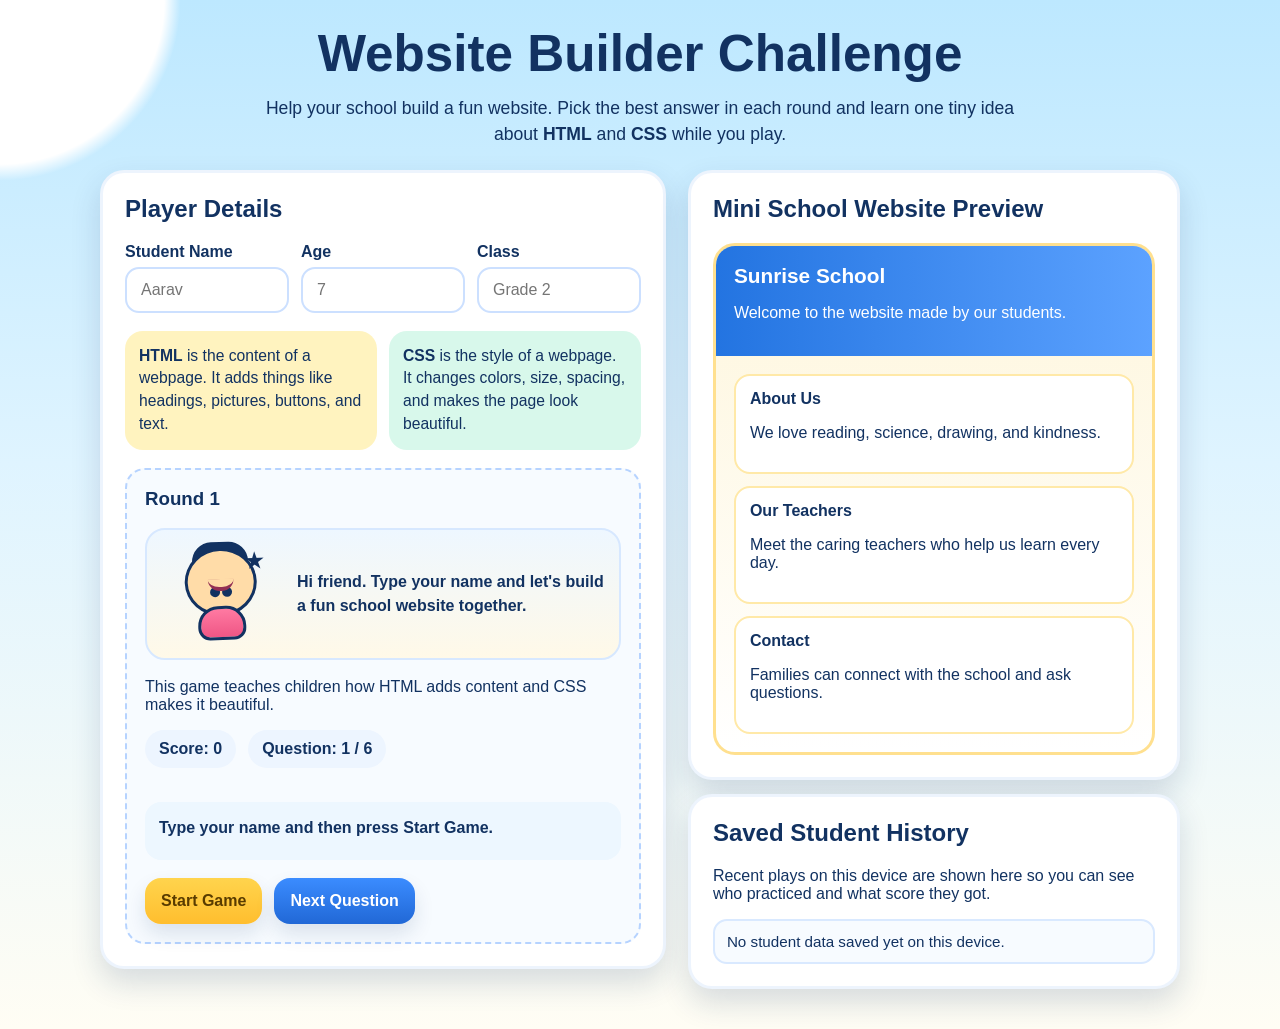
==== index.html @ 1794b413 "Add index page for GitHub Pages" ====
<!DOCTYPE html>
<html lang="en">
<head>
  <meta charset="UTF-8">
  <meta name="viewport" content="width=device-width, initial-scale=1.0">
  <title>Website Builder Challenge</title>
  <style>
    :root {
      --sky: #dff4ff;
      --blue: #2374e1;
      --navy: #123261;
      --yellow: #ffd44d;
      --green: #2fa36b;
      --pink: #ff7aa2;
      --card: #ffffff;
      --shadow: 0 14px 30px rgba(18, 50, 97, 0.16);
    }

    * {
      box-sizing: border-box;
    }

    body {
      margin: 0;
      font-family: "Trebuchet MS", "Comic Sans MS", sans-serif;
      color: var(--navy);
      background:
        radial-gradient(circle at top left, #ffffff 0, #ffffff 10%, transparent 11%),
        linear-gradient(180deg, #bde8ff 0%, var(--sky) 45%, #fffdf4 100%);
      min-height: 100vh;
      padding: 24px 16px 40px;
    }

    .page {
      max-width: 1080px;
      margin: 0 auto;
    }

    .hero {
      text-align: center;
      margin-bottom: 22px;
    }

    .hero h1 {
      margin: 0;
      font-size: clamp(2rem, 4vw, 3.2rem);
      color: var(--navy);
    }

    .hero p {
      max-width: 760px;
      margin: 12px auto 0;
      font-size: 1.1rem;
      line-height: 1.5;
    }

    .grid {
      display: grid;
      grid-template-columns: 1.15fr 1fr;
      gap: 22px;
      align-items: start;
    }

    .card {
      background: var(--card);
      border-radius: 24px;
      padding: 22px;
      box-shadow: var(--shadow);
      border: 3px solid rgba(35, 116, 225, 0.08);
    }

    .card h2,
    .card h3 {
      margin-top: 0;
    }

    .student-form {
      display: grid;
      grid-template-columns: repeat(3, minmax(0, 1fr));
      gap: 12px;
      margin-bottom: 18px;
    }

    label {
      font-weight: 700;
      display: block;
      margin-bottom: 6px;
    }

    input {
      width: 100%;
      padding: 12px 14px;
      border-radius: 14px;
      border: 2px solid #cce0ff;
      font-size: 1rem;
    }

    .tip-box {
      display: grid;
      grid-template-columns: repeat(2, minmax(0, 1fr));
      gap: 12px;
      margin-bottom: 18px;
    }

    .tip {
      border-radius: 18px;
      padding: 14px;
      font-size: 0.98rem;
      line-height: 1.45;
    }

    .tip.html {
      background: #fff3bf;
    }

    .tip.css {
      background: #d8f8eb;
    }

    .round-box {
      background: #f7fbff;
      border-radius: 20px;
      padding: 18px;
      border: 2px dashed #b6d3ff;
    }

    .status-row {
      display: flex;
      flex-wrap: wrap;
      gap: 12px;
      margin: 14px 0 16px;
    }

    .pill {
      padding: 10px 14px;
      border-radius: 999px;
      font-weight: 700;
      background: #edf5ff;
    }

    .choices {
      display: grid;
      grid-template-columns: repeat(2, minmax(0, 1fr));
      gap: 12px;
      margin-top: 18px;
    }

    button {
      border: none;
      border-radius: 16px;
      padding: 14px 16px;
      font-size: 1rem;
      font-weight: 700;
      cursor: pointer;
      transition: transform 0.15s ease, box-shadow 0.15s ease, background 0.15s ease;
      box-shadow: 0 10px 20px rgba(18, 50, 97, 0.12);
    }

    button:hover {
      transform: translateY(-2px);
    }

    .choice-btn {
      background: linear-gradient(180deg, #ffffff 0%, #eef6ff 100%);
      color: var(--navy);
      border: 2px solid #cfe3ff;
      min-height: 72px;
    }

    .choice-btn.correct {
      background: #d8f8eb;
      border-color: #67c596;
    }

    .choice-btn.wrong {
      background: #ffe2ea;
      border-color: #ff96b3;
    }

    .primary-btn {
      background: linear-gradient(180deg, var(--yellow) 0%, #ffbe2e 100%);
      color: #593c00;
    }

    .secondary-btn {
      background: linear-gradient(180deg, #3b8cff 0%, #2168d6 100%);
      color: white;
    }

    .actions {
      display: flex;
      flex-wrap: wrap;
      gap: 12px;
      margin-top: 18px;
    }

    .message {
      margin-top: 16px;
      min-height: 58px;
      border-radius: 16px;
      padding: 14px;
      background: #edf7ff;
      font-weight: 700;
      line-height: 1.5;
    }

    .message.good {
      background: #dff8ea;
      color: #14603e;
    }

    .message.oops {
      background: #ffe7ee;
      color: #933054;
    }

    .mascot-wrap {
      display: grid;
      grid-template-columns: 120px 1fr;
      gap: 16px;
      align-items: center;
      margin-bottom: 18px;
      padding: 14px;
      border-radius: 20px;
      background: linear-gradient(180deg, #eef7ff 0%, #fff9e8 100%);
      border: 2px solid #d7e8ff;
    }

    .mascot {
      position: relative;
      width: 100px;
      height: 100px;
      margin: 0 auto;
      transition: transform 0.2s ease;
    }

    .mascot.bounce {
      transform: translateY(-4px) rotate(-2deg);
    }

    .mascot-head {
      position: absolute;
      inset: 8px 14px 24px 14px;
      background: #ffdca8;
      border: 3px solid #123261;
      border-radius: 50%;
    }

    .mascot-hair {
      position: absolute;
      top: 2px;
      left: 22px;
      width: 56px;
      height: 30px;
      background: #123261;
      border-radius: 22px 22px 12px 12px;
    }

    .eye {
      position: absolute;
      top: 36px;
      width: 10px;
      height: 10px;
      background: #123261;
      border-radius: 50%;
    }

    .eye.left {
      left: 34px;
    }

    .eye.right {
      right: 34px;
    }

    .mouth {
      position: absolute;
      left: 50%;
      bottom: 22px;
      width: 26px;
      height: 12px;
      margin-left: -13px;
      border-bottom: 4px solid #933054;
      border-radius: 0 0 20px 20px;
    }

    .mascot.sad .mouth {
      bottom: 18px;
      border-bottom: none;
      border-top: 4px solid #933054;
      border-radius: 20px 20px 0 0;
    }

    .mascot.wow .mouth {
      width: 16px;
      height: 16px;
      margin-left: -8px;
      border: 4px solid #933054;
      border-radius: 50%;
      border-top-color: #933054;
      border-right-color: #933054;
      border-left-color: #933054;
      border-bottom-color: #933054;
      background: transparent;
    }

    .mascot-body {
      position: absolute;
      left: 26px;
      right: 26px;
      bottom: 0;
      height: 34px;
      background: linear-gradient(180deg, #ff7aa2 0%, #ef5685 100%);
      border: 3px solid #123261;
      border-radius: 20px 20px 12px 12px;
    }

    .mascot-spark {
      position: absolute;
      top: 8px;
      right: 4px;
      font-size: 24px;
      opacity: 0;
      transition: opacity 0.2s ease;
    }

    .mascot.win .mascot-spark,
    .mascot.happy .mascot-spark,
    .mascot.wow .mascot-spark {
      opacity: 1;
    }

    .mascot-text {
      font-size: 1rem;
      line-height: 1.5;
      font-weight: 700;
    }

    .preview {
      display: grid;
      gap: 14px;
    }

    .mini-site {
      background: linear-gradient(180deg, #fef6dc 0%, #fff 100%);
      border-radius: 22px;
      overflow: hidden;
      border: 3px solid #ffe08f;
    }

    .mini-header {
      background: linear-gradient(90deg, #2374e1 0%, #5ca2ff 100%);
      color: white;
      padding: 18px;
    }

    .mini-header h3 {
      margin: 0 0 8px;
      font-size: 1.3rem;
    }

    .mini-content {
      padding: 18px;
      display: grid;
      gap: 12px;
    }

    .mini-panel {
      background: white;
      border-radius: 16px;
      padding: 14px;
      border: 2px solid #ffe9a8;
    }

    .history {
      margin-top: 12px;
      display: grid;
      gap: 10px;
    }

    .history-item {
      padding: 12px;
      border-radius: 14px;
      background: #f7fbff;
      border: 2px solid #d9e9ff;
      font-size: 0.95rem;
    }

    @media (max-width: 900px) {
      .grid {
        grid-template-columns: 1fr;
      }
    }

    @media (max-width: 640px) {
      .student-form,
      .tip-box,
      .choices,
      .mascot-wrap {
        grid-template-columns: 1fr;
      }

      .card {
        padding: 18px;
      }
    }
  </style>
</head>
<body>
  <div class="page">
    <section class="hero">
      <h1>Website Builder Challenge</h1>
      <p>
        Help your school build a fun website. Pick the best answer in each round and learn one tiny idea about
        <strong>HTML</strong> and <strong>CSS</strong> while you play.
      </p>
    </section>

    <div class="grid">
      <section class="card">
        <h2>Player Details</h2>
        <div class="student-form">
          <div>
            <label for="studentName">Student Name</label>
            <input id="studentName" type="text" placeholder="Aarav">
          </div>
          <div>
            <label for="studentAge">Age</label>
            <input id="studentAge" type="number" min="6" max="9" placeholder="7">
          </div>
          <div>
            <label for="studentClass">Class</label>
            <input id="studentClass" type="text" placeholder="Grade 2">
          </div>
        </div>

        <div class="tip-box">
          <div class="tip html">
            <strong>HTML</strong> is the content of a webpage.
            It adds things like headings, pictures, buttons, and text.
          </div>
          <div class="tip css">
            <strong>CSS</strong> is the style of a webpage.
            It changes colors, size, spacing, and makes the page look beautiful.
          </div>
        </div>

        <div class="round-box">
          <h3 id="roundTitle">Round 1</h3>

          <div class="mascot-wrap">
            <div class="mascot bounce happy" id="mascot">
              <div class="mascot-hair"></div>
              <div class="mascot-head">
                <div class="eye left"></div>
                <div class="eye right"></div>
                <div class="mouth"></div>
              </div>
              <div class="mascot-body"></div>
              <div class="mascot-spark" id="mascotSpark">★</div>
            </div>
            <div class="mascot-text" id="mascotText">
              Hi friend. Type your name and let's build a fun school website together.
            </div>
          </div>

          <p id="questionText"></p>

          <div class="status-row">
            <div class="pill" id="scorePill">Score: 0</div>
            <div class="pill" id="progressPill">Question: 1 / 6</div>
          </div>

          <div class="choices" id="choicesBox"></div>

          <div class="message" id="messageBox">
            Type your name and then press <strong>Start Game</strong>.
          </div>

          <div class="actions">
            <button class="primary-btn" id="startBtn">Start Game</button>
            <button class="secondary-btn" id="nextBtn" disabled>Next Question</button>
          </div>
        </div>
      </section>

      <aside class="preview">
        <section class="card">
          <h2>Mini School Website Preview</h2>
          <div class="mini-site">
            <div class="mini-header">
              <h3>Sunrise School</h3>
              <p id="previewTagline">Welcome to our happy learning website.</p>
            </div>
            <div class="mini-content">
              <div class="mini-panel" id="previewPanel1">
                <strong>About Us</strong>
                <p>We love reading, science, drawing, and kindness.</p>
              </div>
              <div class="mini-panel" id="previewPanel2">
                <strong>Our Teachers</strong>
                <p>Meet the caring teachers who help us learn every day.</p>
              </div>
              <div class="mini-panel" id="previewPanel3">
                <strong>Contact</strong>
                <p>Families can connect with the school and ask questions.</p>
              </div>
            </div>
          </div>
        </section>

        <section class="card">
          <h2>Saved Student History</h2>
          <p>
            Recent plays on this device are shown here so you can see who practiced and what score they got.
          </p>
          <div class="history" id="historyBox"></div>
        </section>
      </aside>
    </div>
  </div>

  <script>
    const rounds = [
      {
        title: "Round 1: Pick the best HTML idea",
        question: "Which one is something HTML can add to a school website?",
        explanation: "HTML adds the things we can see on the page, like headings, text, and pictures.",
        correctIndex: 0,
        choices: ["A big heading that says 'Welcome to Our School'", "Make the heading blue and rounded", "Add sparkle animation everywhere", "Change page spacing to 20px"]
      },
      {
        title: "Round 2: Pick the best CSS idea",
        question: "Which one is a CSS job?",
        explanation: "CSS changes how the content looks, like color, size, shape, and layout.",
        correctIndex: 2,
        choices: ["Add a contact form", "Add a school logo image", "Make the button green and bigger", "Add the words 'About Our School'"]
      },
      {
        title: "Round 3: Build the right school page",
        question: "Which section is a good idea for a school website?",
        explanation: "School websites should share helpful information for students and families.",
        correctIndex: 1,
        choices: ["Dragon training center", "School timetable", "Alien pizza shop", "Movie monster club"]
      },
      {
        title: "Round 4: Help the homepage",
        question: "What should be on the homepage first?",
        explanation: "A homepage should welcome visitors and help them quickly understand the website.",
        correctIndex: 3,
        choices: ["A hidden page with no title", "Twenty tiny buttons", "Only a black screen", "A welcome message and clear menu"]
      },
      {
        title: "Round 5: Think like a web designer",
        question: "Which style is easiest for children and parents to read?",
        explanation: "Good web design is simple, clear, and friendly.",
        correctIndex: 0,
        choices: ["Dark text with a light background", "Tiny yellow text on white", "Text jumping around the page", "Every word in a different color"]
      },
      {
        title: "Round 6: Dream up your school site",
        question: "Which idea would make a great next page for your school website?",
        explanation: "A gallery helps show school life, student work, and happy memories.",
        correctIndex: 2,
        choices: ["Secret volcano map", "Robot banana market", "Student photo gallery", "Invisible homework cave"]
      }
    ];

    const studentName = document.getElementById("studentName");
    const studentAge = document.getElementById("studentAge");
    const studentClass = document.getElementById("studentClass");
    const roundTitle = document.getElementById("roundTitle");
    const questionText = document.getElementById("questionText");
    const choicesBox = document.getElementById("choicesBox");
    const messageBox = document.getElementById("messageBox");
    const scorePill = document.getElementById("scorePill");
    const progressPill = document.getElementById("progressPill");
    const startBtn = document.getElementById("startBtn");
    const nextBtn = document.getElementById("nextBtn");
    const historyBox = document.getElementById("historyBox");
    const previewTagline = document.getElementById("previewTagline");
    const previewPanel1 = document.getElementById("previewPanel1");
    const previewPanel2 = document.getElementById("previewPanel2");
    const previewPanel3 = document.getElementById("previewPanel3");
    const mascot = document.getElementById("mascot");
    const mascotText = document.getElementById("mascotText");

    let currentRound = 0;
    let score = 0;
    let answered = false;

    function getStorageData() {
      try {
        return JSON.parse(localStorage.getItem("websiteBuilderStudents")) || [];
      } catch (error) {
        return [];
      }
    }

    function setStorageData(data) {
      localStorage.setItem("websiteBuilderStudents", JSON.stringify(data));
    }

    function renderHistory() {
      const entries = getStorageData().slice(-6).reverse();
      historyBox.innerHTML = "";

      if (entries.length === 0) {
        historyBox.innerHTML = '<div class="history-item">No student data saved yet on this device.</div>';
        return;
      }

      entries.forEach((entry) => {
        const item = document.createElement("div");
        item.className = "history-item";
        item.innerHTML = "<strong>" + escapeHtml(entry.name || "Student") + "</strong> | Age " +
          escapeHtml(String(entry.age || "-")) + " | " +
          escapeHtml(entry.className || "Class not added") +
          "<br>Score: " + escapeHtml(String(entry.score)) +
          " / " + rounds.length +
          "<br>Played: " + escapeHtml(entry.playedAt);
        historyBox.appendChild(item);
      });
    }

    function escapeHtml(value) {
      return value
        .replace(/&/g, "&amp;")
        .replace(/</g, "&lt;")
        .replace(/>/g, "&gt;")
        .replace(/"/g, "&quot;")
        .replace(/'/g, "&#39;");
    }

    function updatePreview() {
      const player = studentName.value.trim() || "our students";
      previewTagline.textContent = "Welcome to the website made by " + player + ".";

      if (score >= 2) {
        previewPanel1.innerHTML = "<strong>About Us</strong><p>We are learning how HTML adds headings, words, and pictures.</p>";
      }

      if (score >= 4) {
        previewPanel2.innerHTML = "<strong>School News</strong><p>Families can read updates, events, and happy class stories.</p>";
      }

      if (score >= 6) {
        previewPanel3.innerHTML = "<strong>Student Gallery</strong><p>Our website can share art, projects, and big achievements.</p>";
      }
    }

    function setMascotMood(mood, text) {
      mascot.className = "mascot bounce " + mood;
      mascotText.textContent = text;
    }

    function loadRound() {
      const round = rounds[currentRound];
      roundTitle.textContent = round.title;
      questionText.textContent = round.question;
      progressPill.textContent = "Question: " + (currentRound + 1) + " / " + rounds.length;
      scorePill.textContent = "Score: " + score;
      choicesBox.innerHTML = "";
      messageBox.className = "message";
      messageBox.innerHTML = "Choose your answer.";
      setMascotMood("happy", "Read the question carefully. You can do it.");
      answered = false;
      nextBtn.disabled = true;

      round.choices.forEach((choice, index) => {
        const button = document.createElement("button");
        button.className = "choice-btn";
        button.textContent = choice;
        button.addEventListener("click", () => selectChoice(index, button));
        choicesBox.appendChild(button);
      });
    }

    function selectChoice(index, buttonElement) {
      if (answered) {
        return;
      }

      answered = true;
      const round = rounds[currentRound];
      const buttons = choicesBox.querySelectorAll("button");

      buttons.forEach((button, btnIndex) => {
        button.disabled = true;
        if (btnIndex === round.correctIndex) {
          button.classList.add("correct");
        }
      });

      if (index === round.correctIndex) {
        score += 1;
        buttonElement.classList.add("correct");
        messageBox.className = "message good";
        messageBox.innerHTML = "Correct! " + round.explanation;
        setMascotMood("happy", "Yay. That was a smart answer.");
      } else {
        buttonElement.classList.add("wrong");
        messageBox.className = "message oops";
        messageBox.innerHTML = "Nice try! " + round.explanation;
        setMascotMood("sad", "That one was tricky. Let's learn and try the next question.");
      }

      scorePill.textContent = "Score: " + score;
      nextBtn.disabled = false;
      updatePreview();
    }

    function saveStudentInfo(finalSave) {
      const name = studentName.value.trim();
      const age = studentAge.value.trim();
      const className = studentClass.value.trim();

      if (!name) {
        messageBox.className = "message oops";
        messageBox.innerHTML = "Please type the student name first.";
        setMascotMood("wow", "I need your name before we start our website adventure.");
        return false;
      }

      const history = getStorageData();
      history.push({
        name: name,
        age: age || "-",
        className: className || "Class not added",
        score: score,
        playedAt: new Date().toLocaleString(),
        status: finalSave ? "finished" : "saved"
      });

      setStorageData(history);
      renderHistory();

      if (!finalSave) {
        messageBox.className = "message good";
        messageBox.innerHTML = "Student info saved on this device.";
      }

      return true;
    }

    function finishGame() {
      const saved = saveStudentInfo(true);
      if (!saved) {
        return;
      }

      messageBox.className = "message good";
      messageBox.innerHTML = "Great job, " + escapeHtml(studentName.value.trim()) + "! You finished with " +
        score + " out of " + rounds.length + ". Now ask yourself: what page would you add to your school website?";
      setMascotMood("win", "Amazing work. Your school website ideas are shining bright.");
      nextBtn.disabled = true;
      startBtn.textContent = "Play Again";
    }

    startBtn.addEventListener("click", () => {
      currentRound = 0;
      score = 0;
      updatePreview();
      setMascotMood("happy", "Let's play. Pick the best answer to build your school website.");
      loadRound();
    });

    nextBtn.addEventListener("click", () => {
      if (currentRound < rounds.length - 1) {
        currentRound += 1;
        loadRound();
      } else {
        finishGame();
      }
    });

    renderHistory();
    updatePreview();
    setMascotMood("happy", "Hi friend. Type your name and let's build a fun school website together.");
    questionText.textContent = "This game teaches children how HTML adds content and CSS makes it beautiful.";
  </script>
</body>
</html>
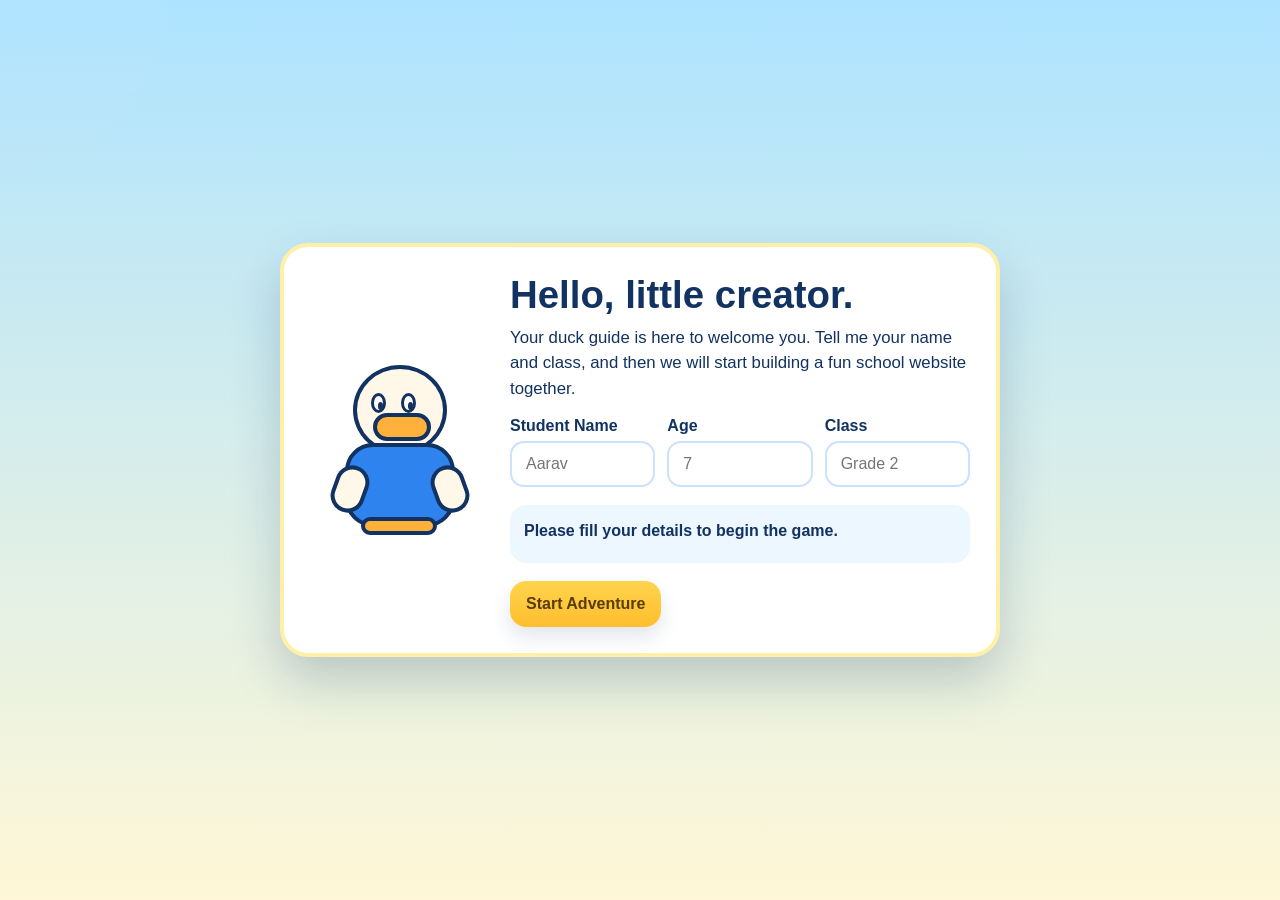
==== commit 068c9a26: "Simplify game start flow" ====
--- a/index.html
+++ b/index.html
@@ -36,6 +36,156 @@
       margin: 0 auto;
     }
 
+    .welcome-screen {
+      position: fixed;
+      inset: 0;
+      display: flex;
+      align-items: center;
+      justify-content: center;
+      padding: 20px;
+      background: linear-gradient(180deg, rgba(172, 226, 255, 0.96) 0%, rgba(255, 247, 214, 0.98) 100%);
+      z-index: 20;
+    }
+
+    .welcome-screen.hidden {
+      display: none;
+    }
+
+    .welcome-card {
+      width: min(720px, 100%);
+      background: white;
+      border-radius: 28px;
+      padding: 26px;
+      box-shadow: 0 24px 50px rgba(18, 50, 97, 0.22);
+      border: 4px solid #fff0a8;
+    }
+
+    .welcome-layout {
+      display: grid;
+      grid-template-columns: 180px 1fr;
+      gap: 20px;
+      align-items: center;
+    }
+
+    .duck {
+      position: relative;
+      width: 150px;
+      height: 170px;
+      margin: 0 auto;
+      animation: floaty 1.8s ease-in-out infinite;
+    }
+
+    @keyframes floaty {
+      0%, 100% { transform: translateY(0); }
+      50% { transform: translateY(-8px); }
+    }
+
+    .duck-head {
+      position: absolute;
+      top: 0;
+      left: 28px;
+      width: 94px;
+      height: 90px;
+      border-radius: 50%;
+      background: #fff8e8;
+      border: 4px solid #123261;
+    }
+
+    .duck-eye {
+      position: absolute;
+      top: 28px;
+      width: 15px;
+      height: 20px;
+      border-radius: 50%;
+      background: white;
+      border: 3px solid #123261;
+    }
+
+    .duck-eye.left {
+      left: 46px;
+    }
+
+    .duck-eye.right {
+      left: 76px;
+    }
+
+    .duck-eye::after {
+      content: "";
+      position: absolute;
+      left: 4px;
+      top: 6px;
+      width: 5px;
+      height: 8px;
+      border-radius: 50%;
+      background: #123261;
+    }
+
+    .duck-beak {
+      position: absolute;
+      top: 48px;
+      left: 48px;
+      width: 58px;
+      height: 28px;
+      border-radius: 18px;
+      background: #ffb13b;
+      border: 4px solid #123261;
+    }
+
+    .duck-body {
+      position: absolute;
+      top: 78px;
+      left: 20px;
+      width: 110px;
+      height: 84px;
+      border-radius: 28px;
+      background: #2f83ef;
+      border: 4px solid #123261;
+    }
+
+    .duck-wing {
+      position: absolute;
+      top: 100px;
+      left: 8px;
+      width: 34px;
+      height: 48px;
+      border-radius: 20px;
+      background: #fff8e8;
+      border: 4px solid #123261;
+      transform: rotate(20deg);
+    }
+
+    .duck-wing.right {
+      left: auto;
+      right: 8px;
+      transform: rotate(-20deg);
+    }
+
+    .duck-feet {
+      position: absolute;
+      bottom: 0;
+      left: 36px;
+      width: 76px;
+      height: 18px;
+      border-radius: 18px;
+      background: #ffb13b;
+      border: 4px solid #123261;
+    }
+
+    .welcome-card h2 {
+      margin: 0 0 8px;
+      font-size: clamp(1.8rem, 3vw, 2.4rem);
+    }
+
+    .welcome-card p {
+      margin: 0 0 16px;
+      line-height: 1.5;
+      font-size: 1.05rem;
+    }
+
+    .game-shell.hidden {
+      display: none;
+    }
+
     .hero {
       text-align: center;
       margin-bottom: 22px;
@@ -393,6 +543,7 @@
     }
 
     @media (max-width: 640px) {
+      .welcome-layout,
       .student-form,
       .tip-box,
       .choices,
@@ -407,7 +558,48 @@
   </style>
 </head>
 <body>
-  <div class="page">
+  <div class="welcome-screen" id="welcomeScreen">
+    <div class="welcome-card">
+      <div class="welcome-layout">
+        <div class="duck" aria-hidden="true">
+          <div class="duck-head"></div>
+          <div class="duck-eye left"></div>
+          <div class="duck-eye right"></div>
+          <div class="duck-beak"></div>
+          <div class="duck-body"></div>
+          <div class="duck-wing"></div>
+          <div class="duck-wing right"></div>
+          <div class="duck-feet"></div>
+        </div>
+        <div>
+          <h2>Hello, little creator.</h2>
+          <p>
+            Your duck guide is here to welcome you. Tell me your name and class, and then we will start building a fun school website together.
+          </p>
+          <div class="student-form">
+            <div>
+              <label for="studentName">Student Name</label>
+              <input id="studentName" type="text" placeholder="Aarav">
+            </div>
+            <div>
+              <label for="studentAge">Age</label>
+              <input id="studentAge" type="number" min="6" max="9" placeholder="7">
+            </div>
+            <div>
+              <label for="studentClass">Class</label>
+              <input id="studentClass" type="text" placeholder="Grade 2">
+            </div>
+          </div>
+          <div class="message" id="welcomeMessage">Please fill your details to begin the game.</div>
+          <div class="actions">
+            <button class="primary-btn" id="enterBtn">Start Adventure</button>
+          </div>
+        </div>
+      </div>
+    </div>
+  </div>
+
+  <div class="page game-shell hidden" id="gameShell">
     <section class="hero">
       <h1>Website Builder Challenge</h1>
       <p>
@@ -418,21 +610,8 @@
 
     <div class="grid">
       <section class="card">
-        <h2>Player Details</h2>
-        <div class="student-form">
-          <div>
-            <label for="studentName">Student Name</label>
-            <input id="studentName" type="text" placeholder="Aarav">
-          </div>
-          <div>
-            <label for="studentAge">Age</label>
-            <input id="studentAge" type="number" min="6" max="9" placeholder="7">
-          </div>
-          <div>
-            <label for="studentClass">Class</label>
-            <input id="studentClass" type="text" placeholder="Grade 2">
-          </div>
-        </div>
+        <h2 id="playerTitle">Player Details</h2>
+        <p id="playerSummary">Your details will appear here after the welcome screen.</p>
 
         <div class="tip-box">
           <div class="tip html">
@@ -474,12 +653,12 @@
           <div class="choices" id="choicesBox"></div>
 
           <div class="message" id="messageBox">
-            Type your name and then press <strong>Start Game</strong>.
+            The game will begin right after the welcome screen.
           </div>
 
           <div class="actions">
-            <button class="primary-btn" id="startBtn">Start Game</button>
             <button class="secondary-btn" id="nextBtn" disabled>Next Question</button>
+            <button class="primary-btn" id="playAgainBtn" style="display:none;">Play Again</button>
           </div>
         </div>
       </section>
@@ -569,14 +748,20 @@
     const studentName = document.getElementById("studentName");
     const studentAge = document.getElementById("studentAge");
     const studentClass = document.getElementById("studentClass");
+    const welcomeScreen = document.getElementById("welcomeScreen");
+    const gameShell = document.getElementById("gameShell");
+    const welcomeMessage = document.getElementById("welcomeMessage");
+    const enterBtn = document.getElementById("enterBtn");
+    const playerTitle = document.getElementById("playerTitle");
+    const playerSummary = document.getElementById("playerSummary");
     const roundTitle = document.getElementById("roundTitle");
     const questionText = document.getElementById("questionText");
     const choicesBox = document.getElementById("choicesBox");
     const messageBox = document.getElementById("messageBox");
     const scorePill = document.getElementById("scorePill");
     const progressPill = document.getElementById("progressPill");
-    const startBtn = document.getElementById("startBtn");
     const nextBtn = document.getElementById("nextBtn");
+    const playAgainBtn = document.getElementById("playAgainBtn");
     const historyBox = document.getElementById("historyBox");
     const previewTagline = document.getElementById("previewTagline");
     const previewPanel1 = document.getElementById("previewPanel1");
@@ -588,6 +773,7 @@
     let currentRound = 0;
     let score = 0;
     let answered = false;
+    let gameUnlocked = false;
 
     function getStorageData() {
       try {
@@ -635,6 +821,8 @@
     function updatePreview() {
       const player = studentName.value.trim() || "our students";
       previewTagline.textContent = "Welcome to the website made by " + player + ".";
+      playerTitle.textContent = player ? player + "'s Details" : "Player Details";
+      playerSummary.textContent = "Age: " + (studentAge.value.trim() || "-") + " | Class: " + (studentClass.value.trim() || "Not added");
 
       if (score >= 2) {
         previewPanel1.innerHTML = "<strong>About Us</strong><p>We are learning how HTML adds headings, words, and pictures.</p>";
@@ -652,6 +840,28 @@
     function setMascotMood(mood, text) {
       mascot.className = "mascot bounce " + mood;
       mascotText.textContent = text;
+    }
+
+    function unlockGame() {
+      const name = studentName.value.trim();
+      const age = studentAge.value.trim();
+      const className = studentClass.value.trim();
+
+      if (!name || !age || !className) {
+        welcomeMessage.className = "message oops";
+        welcomeMessage.textContent = "Please add name, age, and class before starting.";
+        return;
+      }
+
+      welcomeScreen.classList.add("hidden");
+      gameShell.classList.remove("hidden");
+      gameUnlocked = true;
+      updatePreview();
+      currentRound = 0;
+      score = 0;
+      playAgainBtn.style.display = "none";
+      setMascotMood("happy", "Hello " + name + ". Let's build a great school website together.");
+      loadRound();
     }
 
     function loadRound() {
@@ -754,13 +964,14 @@
         score + " out of " + rounds.length + ". Now ask yourself: what page would you add to your school website?";
       setMascotMood("win", "Amazing work. Your school website ideas are shining bright.");
       nextBtn.disabled = true;
-      startBtn.textContent = "Play Again";
-    }
-
-    startBtn.addEventListener("click", () => {
+      playAgainBtn.style.display = "inline-block";
+    }
+
+    playAgainBtn.addEventListener("click", () => {
       currentRound = 0;
       score = 0;
       updatePreview();
+      playAgainBtn.style.display = "none";
       setMascotMood("happy", "Let's play. Pick the best answer to build your school website.");
       loadRound();
     });
@@ -774,9 +985,10 @@
       }
     });
 
+    enterBtn.addEventListener("click", unlockGame);
+
     renderHistory();
     updatePreview();
-    setMascotMood("happy", "Hi friend. Type your name and let's build a fun school website together.");
     questionText.textContent = "This game teaches children how HTML adds content and CSS makes it beautiful.";
   </script>
 </body>
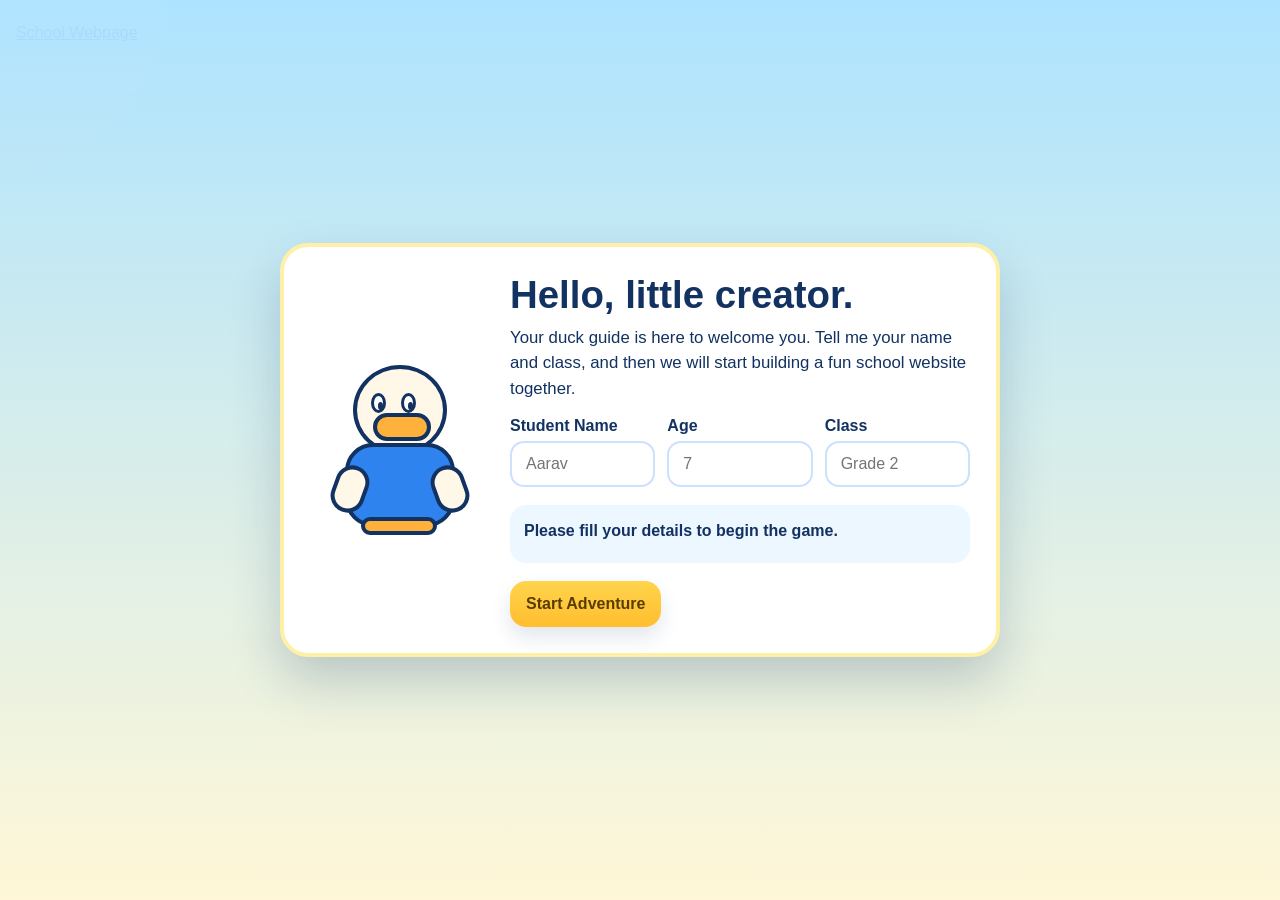
==== commit b196f2ad: "Update index.html" ====
--- a/index.html
+++ b/index.html
@@ -558,6 +558,7 @@
   </style>
 </head>
 <body>
+  <a href="index-1.html">School Webpage</a>
   <div class="welcome-screen" id="welcomeScreen">
     <div class="welcome-card">
       <div class="welcome-layout">
@@ -658,7 +659,7 @@
 
           <div class="actions">
             <button class="secondary-btn" id="nextBtn" disabled>Next Question</button>
-            <button class="primary-btn" id="playAgainBtn" style="display:none;">Play Again</button>
+            <button class="primary-btn" id="playAgainBtn" style="display:none;">Next Student</button>
           </div>
         </div>
       </section>
@@ -864,6 +865,34 @@
       loadRound();
     }
 
+    function resetForNextStudent() {
+      studentName.value = "";
+      studentAge.value = "";
+      studentClass.value = "";
+      currentRound = 0;
+      score = 0;
+      answered = false;
+      gameUnlocked = false;
+      welcomeMessage.className = "message";
+      welcomeMessage.textContent = "Please fill your details to begin the game.";
+      welcomeScreen.classList.remove("hidden");
+      gameShell.classList.add("hidden");
+      playAgainBtn.style.display = "none";
+      nextBtn.disabled = true;
+      choicesBox.innerHTML = "";
+      scorePill.textContent = "Score: 0";
+      progressPill.textContent = "Question: 1 / " + rounds.length;
+      questionText.textContent = "This game teaches children how HTML adds content and CSS makes it beautiful.";
+      playerTitle.textContent = "Player Details";
+      playerSummary.textContent = "Your details will appear here after the welcome screen.";
+      previewTagline.textContent = "Welcome to our happy learning website.";
+      previewPanel1.innerHTML = "<strong>About Us</strong><p>We love reading, science, drawing, and kindness.</p>";
+      previewPanel2.innerHTML = "<strong>Our Teachers</strong><p>Meet the caring teachers who help us learn every day.</p>";
+      previewPanel3.innerHTML = "<strong>Contact</strong><p>Families can connect with the school and ask questions.</p>";
+      messageBox.className = "message";
+      messageBox.innerHTML = "The game will begin right after the welcome screen.";
+    }
+
     function loadRound() {
       const round = rounds[currentRound];
       roundTitle.textContent = round.title;
@@ -964,16 +993,12 @@
         score + " out of " + rounds.length + ". Now ask yourself: what page would you add to your school website?";
       setMascotMood("win", "Amazing work. Your school website ideas are shining bright.");
       nextBtn.disabled = true;
+      playAgainBtn.textContent = "Next Student";
       playAgainBtn.style.display = "inline-block";
     }
 
     playAgainBtn.addEventListener("click", () => {
-      currentRound = 0;
-      score = 0;
-      updatePreview();
-      playAgainBtn.style.display = "none";
-      setMascotMood("happy", "Let's play. Pick the best answer to build your school website.");
-      loadRound();
+      resetForNextStudent();
     });
 
     nextBtn.addEventListener("click", () => {
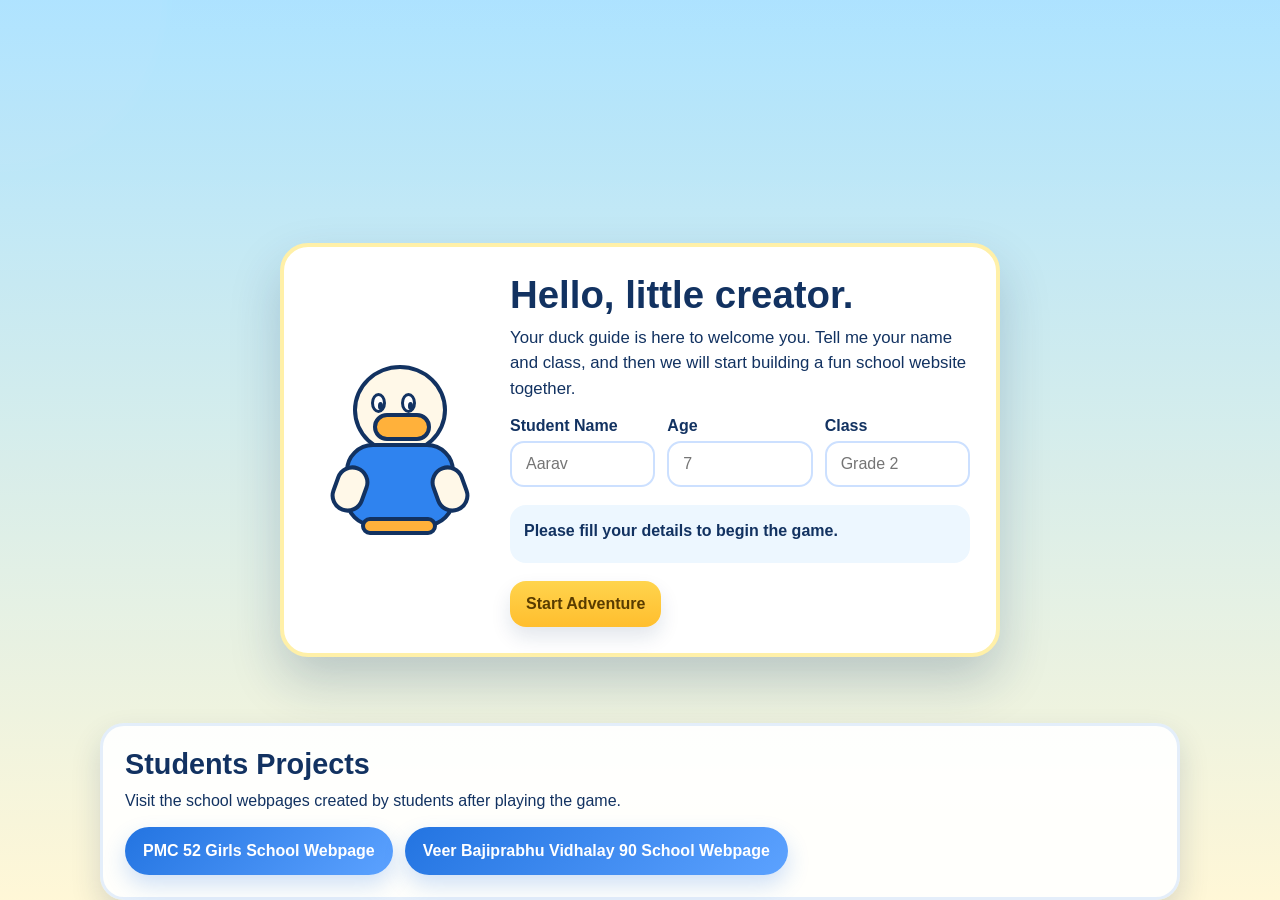
==== commit 956d441b: "student projects added" ====
--- a/index.html
+++ b/index.html
@@ -536,6 +536,62 @@
       font-size: 0.95rem;
     }
 
+    .site-footer {
+      position: fixed;
+      bottom: 0;
+      left: 0;
+      right: 0;
+      max-width: 1080px;
+      margin: 0 auto;
+      padding: 22px;
+      background: rgba(255, 255, 255, 0.92);
+      border: 3px solid rgba(35, 116, 225, 0.12);
+      border-radius: 24px;
+      box-shadow: var(--shadow);
+      z-index: 21;
+    }
+
+    .site-footer.game-active {
+      position: static;
+      margin: 28px auto 0;
+      z-index: auto;
+    }
+
+    .site-footer h2 {
+      margin: 0 0 8px;
+      font-size: clamp(1.3rem, 2.5vw, 1.8rem);
+    }
+
+    .site-footer p {
+      margin: 0 0 14px;
+      line-height: 1.5;
+    }
+
+    .student-projects {
+      display: flex;
+      flex-wrap: wrap;
+      gap: 12px;
+    }
+
+    .student-projects a {
+      display: inline-flex;
+      align-items: center;
+      min-height: 48px;
+      padding: 12px 18px;
+      border-radius: 999px;
+      background: linear-gradient(135deg, #2374e1 0%, #5ca2ff 100%);
+      color: #fff;
+      font-weight: 700;
+      text-decoration: none;
+      box-shadow: 0 10px 22px rgba(35, 116, 225, 0.22);
+    }
+
+    .student-projects a:hover,
+    .student-projects a:focus-visible {
+      transform: translateY(-1px);
+      box-shadow: 0 14px 26px rgba(35, 116, 225, 0.28);
+    }
+
     @media (max-width: 900px) {
       .grid {
         grid-template-columns: 1fr;
@@ -558,7 +614,7 @@
   </style>
 </head>
 <body>
-  <a href="index-1.html">School Webpage</a>
+
   <div class="welcome-screen" id="welcomeScreen">
     <div class="welcome-card">
       <div class="welcome-layout">
@@ -856,6 +912,7 @@
 
       welcomeScreen.classList.add("hidden");
       gameShell.classList.remove("hidden");
+      document.querySelector(".site-footer").classList.add("game-active");
       gameUnlocked = true;
       updatePreview();
       currentRound = 0;
@@ -877,6 +934,7 @@
       welcomeMessage.textContent = "Please fill your details to begin the game.";
       welcomeScreen.classList.remove("hidden");
       gameShell.classList.add("hidden");
+      document.querySelector(".site-footer").classList.remove("game-active");
       playAgainBtn.style.display = "none";
       nextBtn.disabled = true;
       choicesBox.innerHTML = "";
@@ -1016,5 +1074,14 @@
     updatePreview();
     questionText.textContent = "This game teaches children how HTML adds content and CSS makes it beautiful.";
   </script>
+
+  <footer class="site-footer">
+    <h2>Students Projects</h2>
+    <p>Visit the school webpages created by students after playing the game.</p>
+    <div class="student-projects" id="studentProjects">
+      <a href="PMC 52 Girls School/index.html">PMC 52 Girls School Webpage</a>
+      <a href="Veer Bajiprabhu Vidhalay 90b/index.html">Veer Bajiprabhu Vidhalay 90 School Webpage</a>
+    </div>
+  </footer>
 </body>
 </html>
